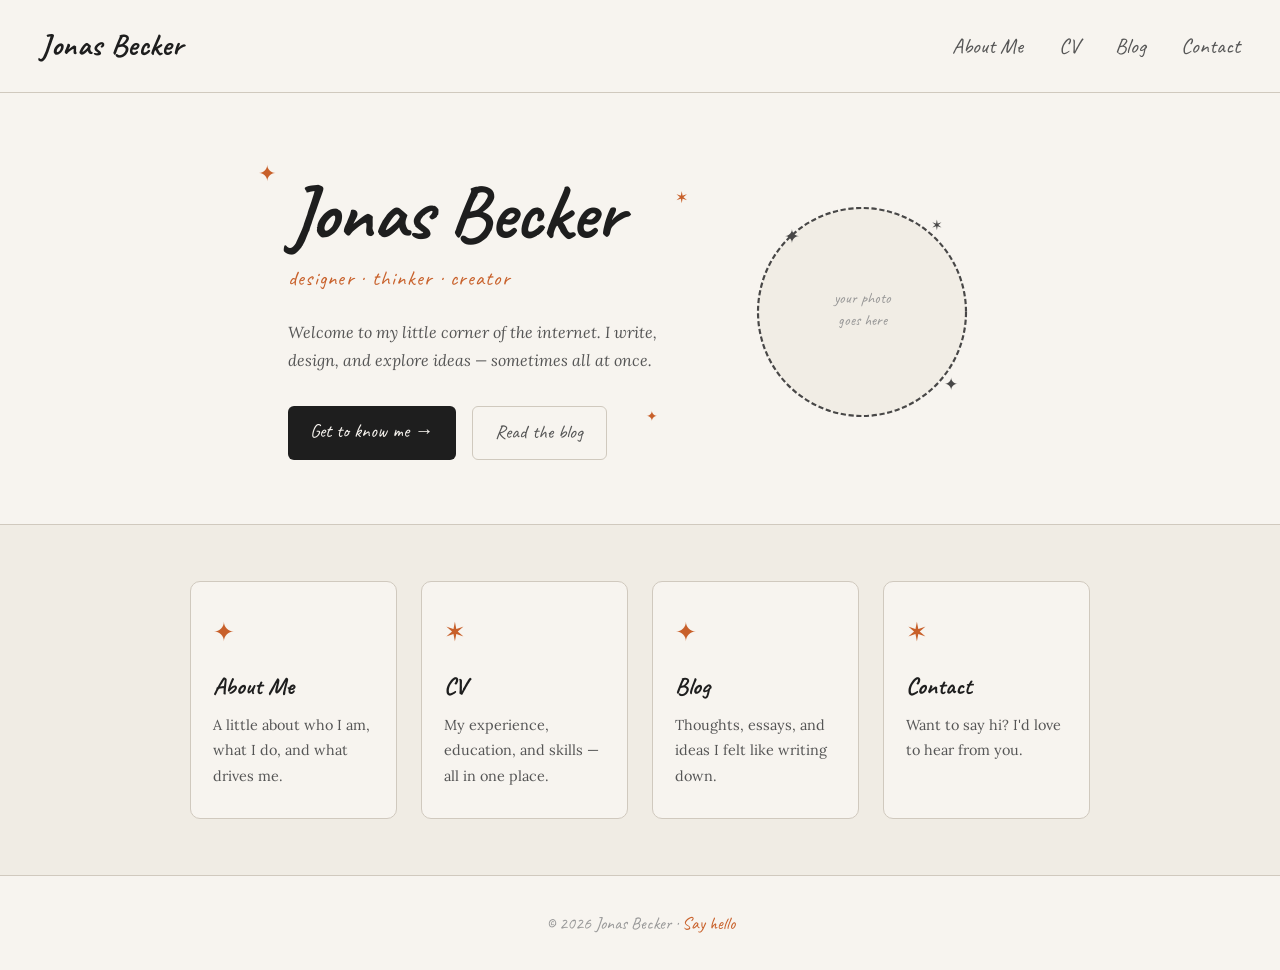
==== index.html @ 3d91b185 "Add files via upload" ====
<!DOCTYPE html>
<html lang="en">
<head>
  <meta charset="UTF-8" />
  <meta name="viewport" content="width=device-width, initial-scale=1.0"/>
  <title>Jonas Becker</title>
  <link rel="stylesheet" href="css/style.css" />
  <link rel="preconnect" href="https://fonts.googleapis.com">
  <link href="https://fonts.googleapis.com/css2?family=Caveat:wght@400;600;700&family=Lora:ital,wght@0,400;0,500;1,400&display=swap" rel="stylesheet">
</head>
<body>

  <nav class="navbar">
    <a class="nav-logo" href="index.html">Jonas Becker</a>
    <ul class="nav-links">
      <li><a href="about.html">About Me</a></li>
      <li><a href="cv.html">CV</a></li>
      <li><a href="blog.html">Blog</a></li>
      <li><a href="contact.html">Contact</a></li>
    </ul>
    <button class="nav-toggle" aria-label="Toggle menu">☰</button>
  </nav>

  <main class="hero">
    <div class="hero-content">
      <span class="star star-1">✦</span>
      <span class="star star-2">✶</span>
      <span class="star star-3">✦</span>
      <h1 class="hero-title">Jonas Becker</h1>
      <p class="hero-tagline">designer · thinker · creator</p>
      <p class="hero-intro">
        Welcome to my little corner of the internet. I write, design, and explore ideas — sometimes all at once.
      </p>
      <div class="hero-actions">
        <a href="about.html" class="btn-primary">Get to know me →</a>
        <a href="blog.html" class="btn-secondary">Read the blog</a>
      </div>
    </div>
    <div class="hero-doodle">
      <svg viewBox="0 0 300 300" xmlns="http://www.w3.org/2000/svg" class="doodle-svg">
        <!-- Rough circle / portrait placeholder -->
        <circle cx="150" cy="150" r="120" fill="#f0ece4" stroke="#2a2a2a" stroke-width="2.5" stroke-dasharray="6 3"/>
        <text x="150" y="140" text-anchor="middle" font-family="Caveat" font-size="18" fill="#888">your photo</text>
        <text x="150" y="165" text-anchor="middle" font-family="Caveat" font-size="18" fill="#888">goes here</text>
        <!-- small stars -->
        <text x="60" y="70" font-size="22" fill="#2a2a2a" font-family="Caveat">✦</text>
        <text x="230" y="55" font-size="16" fill="#2a2a2a" font-family="Caveat">✶</text>
        <text x="245" y="240" font-size="20" fill="#2a2a2a" font-family="Caveat">✦</text>
      </svg>
    </div>
  </main>

  <section class="teaser-section">
    <div class="teaser-grid">
      <a href="about.html" class="teaser-card">
        <span class="teaser-icon">✦</span>
        <h3>About Me</h3>
        <p>A little about who I am, what I do, and what drives me.</p>
      </a>
      <a href="cv.html" class="teaser-card">
        <span class="teaser-icon">✶</span>
        <h3>CV</h3>
        <p>My experience, education, and skills — all in one place.</p>
      </a>
      <a href="blog.html" class="teaser-card">
        <span class="teaser-icon">✦</span>
        <h3>Blog</h3>
        <p>Thoughts, essays, and ideas I felt like writing down.</p>
      </a>
      <a href="contact.html" class="teaser-card">
        <span class="teaser-icon">✶</span>
        <h3>Contact</h3>
        <p>Want to say hi? I'd love to hear from you.</p>
      </a>
    </div>
  </section>

  <footer class="footer">
    <p>© 2026 Jonas Becker · <a href="contact.html">Say hello</a></p>
  </footer>

  <script src="js/main.js"></script>
</body>
</html>
---- css/style.css ----
/* =====================================================
   Jonas Becker — Personal Website
   Style: warm, handwritten, editorial / personal zine
   ===================================================== */

:root {
  --bg:        #f7f4ef;
  --surface:   #f0ece4;
  --ink:       #1e1e1e;
  --ink-mid:   #555;
  --ink-light: #999;
  --accent:    #c8602a;   /* warm terracotta */
  --accent2:   #4a7c59;   /* muted sage */
  --border:    #d0c9be;
  --font-hand: 'Caveat', cursive;
  --font-body: 'Lora', Georgia, serif;
  --radius:    6px;
  --max-w:     900px;
}

*, *::before, *::after { box-sizing: border-box; margin: 0; padding: 0; }

html { scroll-behavior: smooth; }

body {
  background: var(--bg);
  color: var(--ink);
  font-family: var(--font-body);
  font-size: 1rem;
  line-height: 1.75;
  min-height: 100vh;
  display: flex;
  flex-direction: column;
}

a { color: inherit; text-decoration: none; }

/* ─── NAVBAR ─────────────────────────────────────── */
.navbar {
  display: flex;
  align-items: center;
  justify-content: space-between;
  padding: 1.2rem 2.5rem;
  border-bottom: 1.5px solid var(--border);
  background: var(--bg);
  position: sticky;
  top: 0;
  z-index: 100;
}

.nav-logo {
  font-family: var(--font-hand);
  font-size: 1.9rem;
  font-weight: 700;
  color: var(--ink);
  letter-spacing: 0.02em;
  transition: color 0.2s;
}
.nav-logo:hover { color: var(--accent); }

.nav-links {
  list-style: none;
  display: flex;
  gap: 2.2rem;
}
.nav-links a {
  font-family: var(--font-hand);
  font-size: 1.35rem;
  color: var(--ink-mid);
  position: relative;
  transition: color 0.2s;
}
.nav-links a::after {
  content: '';
  position: absolute;
  bottom: -2px; left: 0;
  width: 0; height: 1.5px;
  background: var(--accent);
  transition: width 0.25s ease;
}
.nav-links a:hover { color: var(--ink); }
.nav-links a:hover::after { width: 100%; }
.nav-links a.active { color: var(--accent); }
.nav-links a.active::after { width: 100%; }

.nav-toggle {
  display: none;
  background: none;
  border: none;
  font-size: 1.5rem;
  cursor: pointer;
  color: var(--ink);
}

/* ─── HERO ───────────────────────────────────────── */
.hero {
  display: flex;
  align-items: center;
  justify-content: center;
  gap: 4rem;
  padding: 5rem 2.5rem 4rem;
  max-width: var(--max-w);
  margin: 0 auto;
  width: 100%;
  flex: 1;
}

.hero-content {
  position: relative;
  max-width: 460px;
}

.star {
  position: absolute;
  font-size: 1.4rem;
  color: var(--accent);
  animation: twinkle 3s ease-in-out infinite;
}
.star-1 { top: -20px; left: -30px; animation-delay: 0s; }
.star-2 { top: 10px;  right: -20px; animation-delay: 1s; font-size: 1rem; }
.star-3 { bottom: 30px; right: 10px; animation-delay: 2s; font-size: 0.9rem; }

@keyframes twinkle {
  0%, 100% { opacity: 1; transform: scale(1) rotate(0deg); }
  50%       { opacity: 0.5; transform: scale(0.85) rotate(15deg); }
}

.hero-title {
  font-family: var(--font-hand);
  font-size: clamp(3rem, 7vw, 4.8rem);
  font-weight: 700;
  line-height: 1.05;
  letter-spacing: -0.01em;
  margin-bottom: 0.4rem;
  color: var(--ink);
}

.hero-tagline {
  font-family: var(--font-hand);
  font-size: 1.3rem;
  color: var(--accent);
  margin-bottom: 1.4rem;
  letter-spacing: 0.06em;
}

.hero-intro {
  font-size: 1rem;
  color: var(--ink-mid);
  margin-bottom: 2rem;
  font-style: italic;
  max-width: 380px;
}

.hero-actions {
  display: flex;
  gap: 1rem;
  flex-wrap: wrap;
}

.btn-primary {
  font-family: var(--font-hand);
  font-size: 1.2rem;
  background: var(--ink);
  color: var(--bg);
  padding: 0.55rem 1.4rem;
  border-radius: var(--radius);
  transition: background 0.2s, transform 0.15s;
}
.btn-primary:hover { background: var(--accent); transform: translateY(-2px); }

.btn-secondary {
  font-family: var(--font-hand);
  font-size: 1.2rem;
  border: 1.5px solid var(--border);
  color: var(--ink-mid);
  padding: 0.55rem 1.4rem;
  border-radius: var(--radius);
  transition: border-color 0.2s, color 0.2s;
}
.btn-secondary:hover { border-color: var(--accent); color: var(--accent); }

.hero-doodle {
  width: 260px;
  flex-shrink: 0;
  opacity: 0.85;
}
.doodle-svg { width: 100%; }

/* ─── TEASER GRID ─────────────────────────────────── */
.teaser-section {
  background: var(--surface);
  border-top: 1.5px solid var(--border);
  padding: 3.5rem 2.5rem;
}

.teaser-grid {
  display: grid;
  grid-template-columns: repeat(auto-fit, minmax(200px, 1fr));
  gap: 1.5rem;
  max-width: var(--max-w);
  margin: 0 auto;
}

.teaser-card {
  border: 1.5px solid var(--border);
  border-radius: 10px;
  padding: 1.8rem 1.4rem;
  background: var(--bg);
  transition: transform 0.2s, box-shadow 0.2s, border-color 0.2s;
  display: block;
}
.teaser-card:hover {
  transform: translateY(-4px);
  box-shadow: 0 8px 24px rgba(0,0,0,0.07);
  border-color: var(--accent);
}
.teaser-icon {
  display: block;
  font-size: 1.6rem;
  color: var(--accent);
  margin-bottom: 0.6rem;
}
.teaser-card h3 {
  font-family: var(--font-hand);
  font-size: 1.5rem;
  font-weight: 700;
  margin-bottom: 0.4rem;
}
.teaser-card p { font-size: 0.9rem; color: var(--ink-mid); }

/* ─── FOOTER ─────────────────────────────────────── */
.footer {
  text-align: center;
  padding: 2rem;
  border-top: 1.5px solid var(--border);
  font-size: 0.875rem;
  color: var(--ink-light);
  font-family: var(--font-hand);
  font-size: 1.1rem;
}
.footer a { color: var(--accent); }
.footer a:hover { text-decoration: underline; }

/* ─── PAGE LAYOUT (inner pages) ──────────────────── */
.page-wrapper {
  max-width: var(--max-w);
  margin: 0 auto;
  padding: 3rem 2.5rem 5rem;
  flex: 1;
  width: 100%;
}

.page-header {
  margin-bottom: 2.5rem;
  border-bottom: 1.5px solid var(--border);
  padding-bottom: 1.2rem;
}

.page-header h1 {
  font-family: var(--font-hand);
  font-size: clamp(2.4rem, 6vw, 3.8rem);
  font-weight: 700;
  line-height: 1.1;
  color: var(--ink);
}

.page-header .subtitle {
  font-style: italic;
  color: var(--ink-mid);
  margin-top: 0.4rem;
}

/* ─── ABOUT PAGE ─────────────────────────────────── */
.about-grid {
  display: grid;
  grid-template-columns: 220px 1fr;
  gap: 3rem;
  align-items: start;
}

.about-photo {
  width: 100%;
  aspect-ratio: 1;
  border-radius: 10px;
  border: 1.5px dashed var(--border);
  background: var(--surface);
  display: flex;
  align-items: center;
  justify-content: center;
  flex-direction: column;
  gap: 0.5rem;
  color: var(--ink-light);
  font-family: var(--font-hand);
  font-size: 1.1rem;
}

.about-text h2 {
  font-family: var(--font-hand);
  font-size: 1.8rem;
  margin: 1.5rem 0 0.5rem;
  color: var(--accent2);
}
.about-text h2:first-child { margin-top: 0; }
.about-text p { color: var(--ink-mid); margin-bottom: 1rem; }

/* ─── CV PAGE ────────────────────────────────────── */
.cv-section { margin-bottom: 3rem; }
.cv-section h2 {
  font-family: var(--font-hand);
  font-size: 1.9rem;
  border-bottom: 1px solid var(--border);
  padding-bottom: 0.3rem;
  margin-bottom: 1.2rem;
  color: var(--accent);
}

.cv-entry {
  display: grid;
  grid-template-columns: 140px 1fr;
  gap: 1rem;
  margin-bottom: 1.4rem;
  padding-bottom: 1.2rem;
  border-bottom: 1px dotted var(--border);
}
.cv-entry:last-child { border-bottom: none; }

.cv-year {
  font-family: var(--font-hand);
  font-size: 1.05rem;
  color: var(--ink-light);
  padding-top: 2px;
}
.cv-entry h3 {
  font-size: 1rem;
  font-weight: 600;
  margin-bottom: 0.15rem;
}
.cv-entry .org {
  font-size: 0.9rem;
  color: var(--accent);
  margin-bottom: 0.3rem;
  font-style: italic;
}
.cv-entry p { font-size: 0.9rem; color: var(--ink-mid); }

.skills-list {
  display: flex;
  flex-wrap: wrap;
  gap: 0.6rem;
  list-style: none;
}
.skills-list li {
  background: var(--surface);
  border: 1px solid var(--border);
  padding: 0.3rem 0.9rem;
  border-radius: 20px;
  font-size: 0.875rem;
  font-family: var(--font-hand);
  font-size: 1.05rem;
}

/* ─── BLOG PAGE ──────────────────────────────────── */
.blog-list { display: flex; flex-direction: column; gap: 2rem; }

.blog-card {
  border: 1.5px solid var(--border);
  border-radius: 10px;
  padding: 1.8rem;
  background: var(--bg);
  transition: box-shadow 0.2s, border-color 0.2s;
  display: block;
}
.blog-card:hover {
  box-shadow: 0 6px 20px rgba(0,0,0,0.06);
  border-color: var(--accent);
}
.blog-card .meta {
  font-family: var(--font-hand);
  font-size: 1rem;
  color: var(--ink-light);
  margin-bottom: 0.5rem;
}
.blog-card h2 {
  font-family: var(--font-hand);
  font-size: 1.7rem;
  font-weight: 700;
  margin-bottom: 0.5rem;
  color: var(--ink);
}
.blog-card p { font-size: 0.95rem; color: var(--ink-mid); margin-bottom: 0.8rem; }
.blog-card .read-more {
  font-family: var(--font-hand);
  font-size: 1.1rem;
  color: var(--accent);
}

/* ─── CONTACT PAGE ───────────────────────────────── */
.contact-grid {
  display: grid;
  grid-template-columns: 1fr 1fr;
  gap: 3rem;
  align-items: start;
}

.contact-info p { color: var(--ink-mid); margin-bottom: 1.4rem; }

.contact-links { list-style: none; display: flex; flex-direction: column; gap: 0.8rem; }
.contact-links li { display: flex; align-items: center; gap: 0.6rem; }
.contact-links a {
  font-family: var(--font-hand);
  font-size: 1.2rem;
  color: var(--accent2);
  transition: color 0.2s;
}
.contact-links a:hover { color: var(--accent); text-decoration: underline; }

.contact-form { display: flex; flex-direction: column; gap: 1rem; }

.form-group { display: flex; flex-direction: column; gap: 0.3rem; }
.form-group label {
  font-family: var(--font-hand);
  font-size: 1.15rem;
  color: var(--ink);
}
.form-group input,
.form-group textarea {
  font-family: var(--font-body);
  font-size: 0.95rem;
  padding: 0.7rem 1rem;
  border: 1.5px solid var(--border);
  border-radius: var(--radius);
  background: var(--bg);
  color: var(--ink);
  transition: border-color 0.2s;
  resize: vertical;
}
.form-group input:focus,
.form-group textarea:focus {
  outline: none;
  border-color: var(--accent);
}

.btn-submit {
  font-family: var(--font-hand);
  font-size: 1.25rem;
  background: var(--ink);
  color: var(--bg);
  padding: 0.65rem 1.8rem;
  border: none;
  border-radius: var(--radius);
  cursor: pointer;
  align-self: flex-start;
  transition: background 0.2s, transform 0.15s;
}
.btn-submit:hover { background: var(--accent); transform: translateY(-2px); }

/* ─── BLOG POST PAGE ─────────────────────────────── */
.post-body { max-width: 660px; }
.post-body p { color: var(--ink-mid); margin-bottom: 1.1rem; }
.post-body h2 {
  font-family: var(--font-hand);
  font-size: 1.7rem;
  margin: 2rem 0 0.6rem;
  color: var(--accent2);
}
.back-link {
  display: inline-block;
  font-family: var(--font-hand);
  font-size: 1.1rem;
  color: var(--ink-mid);
  margin-bottom: 2rem;
  transition: color 0.2s;
}
.back-link:hover { color: var(--accent); }

/* ─── RESPONSIVE ─────────────────────────────────── */
@media (max-width: 720px) {
  .navbar { padding: 1rem 1.2rem; }
  .nav-links { display: none; flex-direction: column; gap: 1rem;
    position: absolute; top: 65px; left: 0; right: 0;
    background: var(--bg); border-bottom: 1.5px solid var(--border);
    padding: 1.5rem 1.5rem; }
  .nav-links.open { display: flex; }
  .nav-toggle { display: block; }

  .hero { flex-direction: column-reverse; gap: 2rem; padding: 3rem 1.2rem 2.5rem; text-align: center; }
  .hero-doodle { width: 180px; }
  .hero-actions { justify-content: center; }
  .hero-content { max-width: 100%; }
  .star-2, .star-3 { display: none; }

  .about-grid,
  .contact-grid { grid-template-columns: 1fr; }
  .about-photo { width: 160px; margin: 0 auto; }
  .cv-entry { grid-template-columns: 1fr; gap: 0.2rem; }
  .cv-year { font-size: 0.85rem; }
  .page-wrapper { padding: 2rem 1.2rem 3rem; }
}
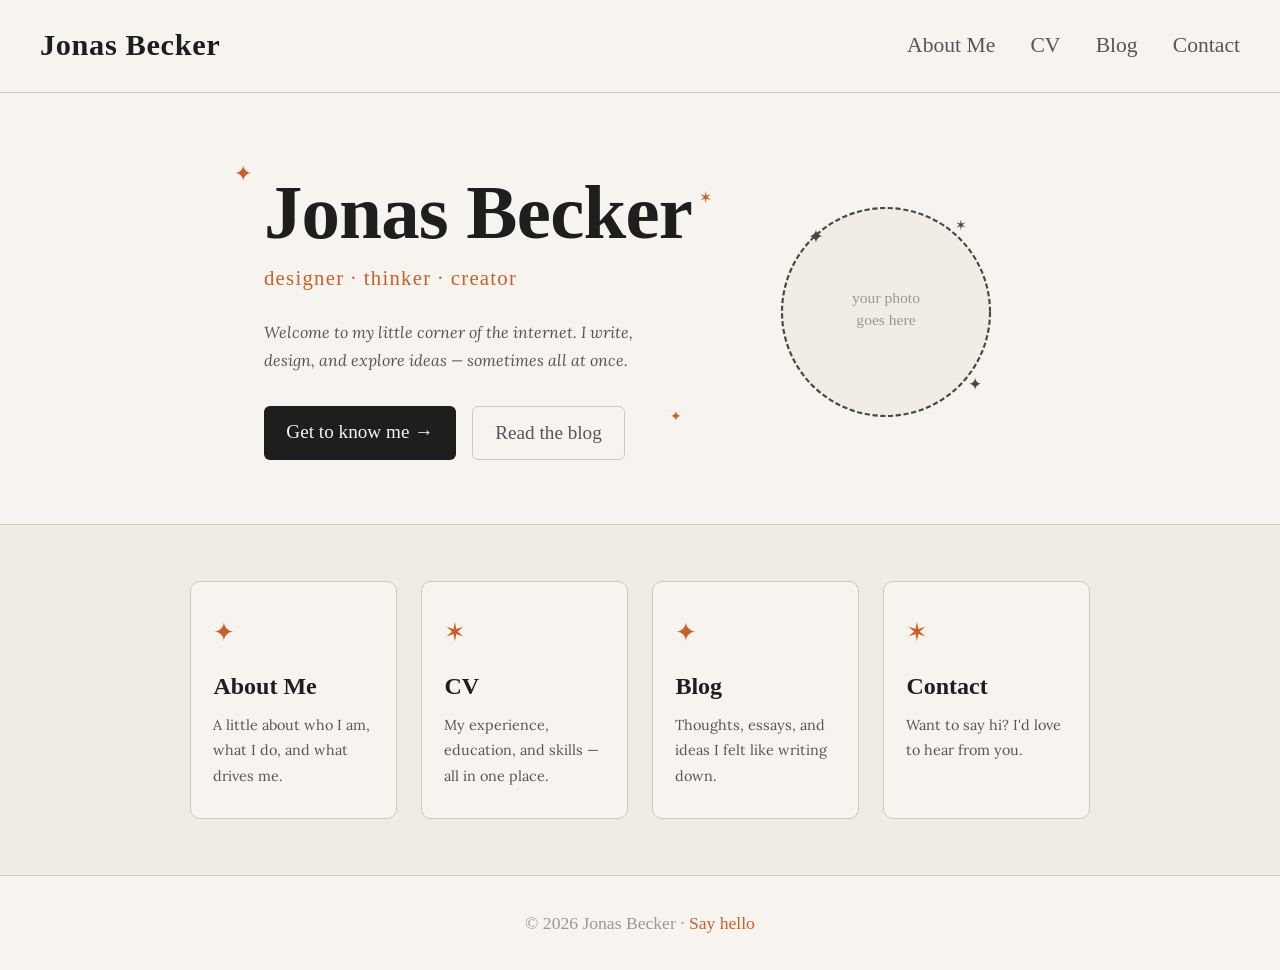
==== commit 39c7cf23: "Add files via upload" ====
--- a/index.html
+++ b/index.html
@@ -6,7 +6,7 @@
   <title>Jonas Becker</title>
   <link rel="stylesheet" href="css/style.css" />
   <link rel="preconnect" href="https://fonts.googleapis.com">
-  <link href="https://fonts.googleapis.com/css2?family=Caveat:wght@400;600;700&family=Lora:ital,wght@0,400;0,500;1,400&display=swap" rel="stylesheet">
+  <link href="https://fonts.googleapis.com/css2?family=Chewy&family=Lora:ital,wght@0,400;0,500;1,400&display=swap" rel="stylesheet">
 </head>
 <body>
 
@@ -40,12 +40,12 @@
       <svg viewBox="0 0 300 300" xmlns="http://www.w3.org/2000/svg" class="doodle-svg">
         <!-- Rough circle / portrait placeholder -->
         <circle cx="150" cy="150" r="120" fill="#f0ece4" stroke="#2a2a2a" stroke-width="2.5" stroke-dasharray="6 3"/>
-        <text x="150" y="140" text-anchor="middle" font-family="Caveat" font-size="18" fill="#888">your photo</text>
-        <text x="150" y="165" text-anchor="middle" font-family="Caveat" font-size="18" fill="#888">goes here</text>
+        <text x="150" y="140" text-anchor="middle" font-family="Chewy" font-size="18" fill="#888">your photo</text>
+        <text x="150" y="165" text-anchor="middle" font-family="Chewy" font-size="18" fill="#888">goes here</text>
         <!-- small stars -->
-        <text x="60" y="70" font-size="22" fill="#2a2a2a" font-family="Caveat">✦</text>
-        <text x="230" y="55" font-size="16" fill="#2a2a2a" font-family="Caveat">✶</text>
-        <text x="245" y="240" font-size="20" fill="#2a2a2a" font-family="Caveat">✦</text>
+        <text x="60" y="70" font-size="22" fill="#2a2a2a" font-family="Chewy">✦</text>
+        <text x="230" y="55" font-size="16" fill="#2a2a2a" font-family="Chewy">✶</text>
+        <text x="245" y="240" font-size="20" fill="#2a2a2a" font-family="Chewy">✦</text>
       </svg>
     </div>
   </main>
--- a/css/style.css
+++ b/css/style.css
@@ -12,7 +12,7 @@
   --accent:    #c8602a;   /* warm terracotta */
   --accent2:   #4a7c59;   /* muted sage */
   --border:    #d0c9be;
-  --font-hand: 'Caveat', cursive;
+  --font-hand: 'Chewy', cursive;
   --font-body: 'Lora', Georgia, serif;
   --radius:    6px;
   --max-w:     900px;
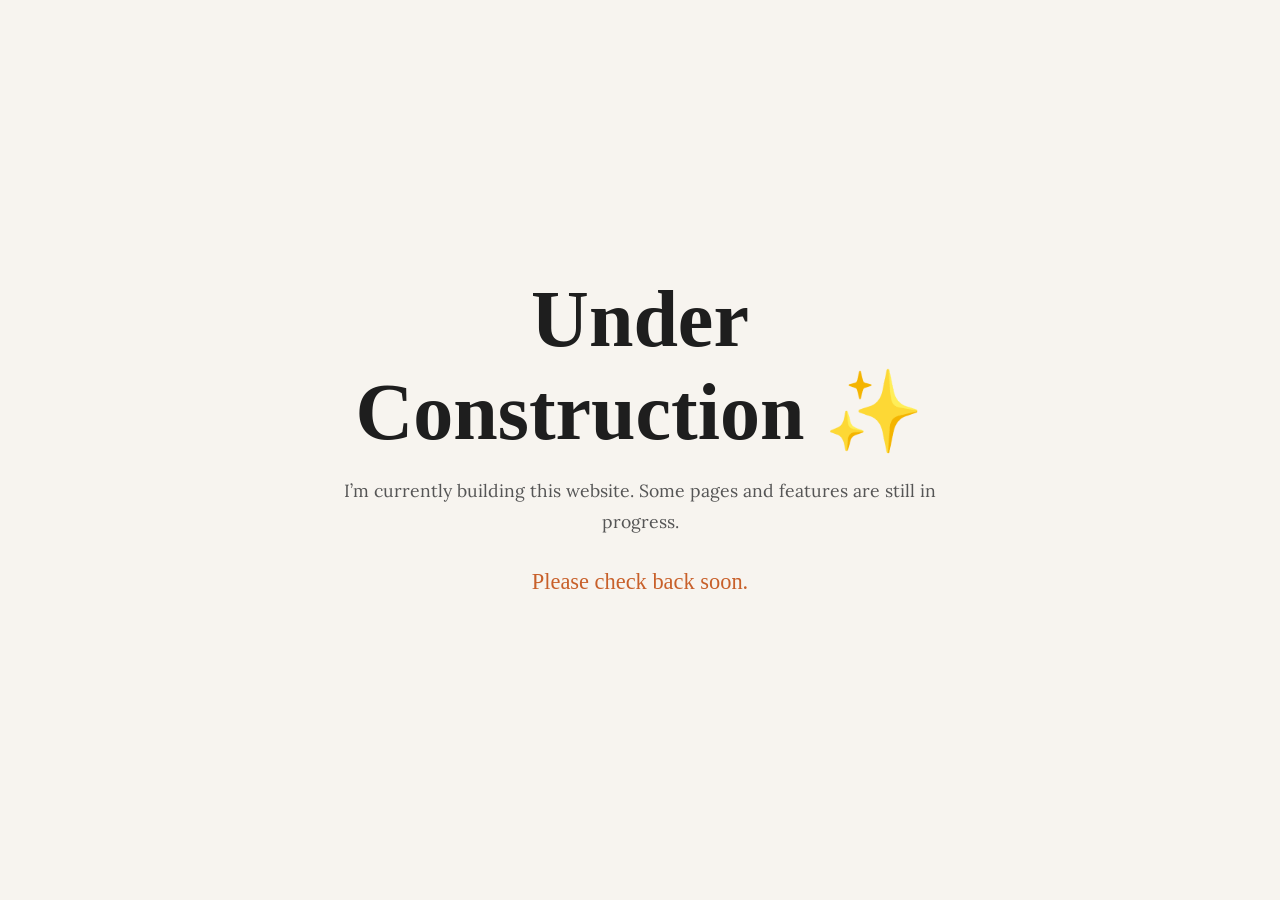
==== commit c1906ebb: "Add initial index.html for under construction page" ====
--- a/index.html
+++ b/index.html
@@ -1,84 +1,84 @@
 <!DOCTYPE html>
 <html lang="en">
 <head>
-  <meta charset="UTF-8" />
-  <meta name="viewport" content="width=device-width, initial-scale=1.0"/>
-  <title>Jonas Becker</title>
-  <link rel="stylesheet" href="css/style.css" />
+  <meta charset="UTF-8">
+  <meta name="viewport" content="width=device-width, initial-scale=1.0">
+
+  <title>Jonas Becker — Under Construction</title>
+
   <link rel="preconnect" href="https://fonts.googleapis.com">
-  <link href="https://fonts.googleapis.com/css2?family=Chewy&family=Lora:ital,wght@0,400;0,500;1,400&display=swap" rel="stylesheet">
+  <link rel="preconnect" href="https://fonts.gstatic.com" crossorigin>
+
+  <link href="https://fonts.googleapis.com/css2?family=Chewy&family=Lora:wght@400;600;700&display=swap" rel="stylesheet">
+
+  <style>
+    :root {
+      --bg: #f7f4ef;
+      --ink: #1e1e1e;
+      --ink-mid: #555;
+      --accent: #c8602a;
+
+      --font-hand: 'Chewy', cursive;
+      --font-body: 'Lora', Georgia, serif;
+    }
+
+    * {
+      box-sizing: border-box;
+      margin: 0;
+      padding: 0;
+    }
+
+    body {
+      min-height: 100vh;
+      display: flex;
+      align-items: center;
+      justify-content: center;
+
+      background: var(--bg);
+      color: var(--ink);
+
+      font-family: var(--font-body);
+      text-align: center;
+      padding: 2rem;
+    }
+
+    .card {
+      max-width: 650px;
+    }
+
+    h1 {
+      font-family: var(--font-hand);
+      font-size: clamp(3rem, 8vw, 5rem);
+      margin-bottom: 1rem;
+    }
+
+    p {
+      font-size: 1.1rem;
+      line-height: 1.8;
+      color: var(--ink-mid);
+      margin-bottom: 1.5rem;
+    }
+
+    .note {
+      color: var(--accent);
+      font-family: var(--font-hand);
+      font-size: 1.4rem;
+    }
+  </style>
 </head>
+
 <body>
+  <main class="card">
+    <h1>Under Construction ✨</h1>
 
-  <nav class="navbar">
-    <a class="nav-logo" href="index.html">Jonas Becker</a>
-    <ul class="nav-links">
-      <li><a href="about.html">About Me</a></li>
-      <li><a href="cv.html">CV</a></li>
-      <li><a href="blog.html">Blog</a></li>
-      <li><a href="contact.html">Contact</a></li>
-    </ul>
-    <button class="nav-toggle" aria-label="Toggle menu">☰</button>
-  </nav>
+    <p>
+      I’m currently building this website.
+      Some pages and features are still in progress.
+    </p>
 
-  <main class="hero">
-    <div class="hero-content">
-      <span class="star star-1">✦</span>
-      <span class="star star-2">✶</span>
-      <span class="star star-3">✦</span>
-      <h1 class="hero-title">Jonas Becker</h1>
-      <p class="hero-tagline">designer · thinker · creator</p>
-      <p class="hero-intro">
-        Welcome to my little corner of the internet. I write, design, and explore ideas — sometimes all at once.
-      </p>
-      <div class="hero-actions">
-        <a href="about.html" class="btn-primary">Get to know me →</a>
-        <a href="blog.html" class="btn-secondary">Read the blog</a>
-      </div>
-    </div>
-    <div class="hero-doodle">
-      <svg viewBox="0 0 300 300" xmlns="http://www.w3.org/2000/svg" class="doodle-svg">
-        <!-- Rough circle / portrait placeholder -->
-        <circle cx="150" cy="150" r="120" fill="#f0ece4" stroke="#2a2a2a" stroke-width="2.5" stroke-dasharray="6 3"/>
-        <text x="150" y="140" text-anchor="middle" font-family="Chewy" font-size="18" fill="#888">your photo</text>
-        <text x="150" y="165" text-anchor="middle" font-family="Chewy" font-size="18" fill="#888">goes here</text>
-        <!-- small stars -->
-        <text x="60" y="70" font-size="22" fill="#2a2a2a" font-family="Chewy">✦</text>
-        <text x="230" y="55" font-size="16" fill="#2a2a2a" font-family="Chewy">✶</text>
-        <text x="245" y="240" font-size="20" fill="#2a2a2a" font-family="Chewy">✦</text>
-      </svg>
-    </div>
+    <p class="note">
+      Please check back soon.
+    </p>
   </main>
-
-  <section class="teaser-section">
-    <div class="teaser-grid">
-      <a href="about.html" class="teaser-card">
-        <span class="teaser-icon">✦</span>
-        <h3>About Me</h3>
-        <p>A little about who I am, what I do, and what drives me.</p>
-      </a>
-      <a href="cv.html" class="teaser-card">
-        <span class="teaser-icon">✶</span>
-        <h3>CV</h3>
-        <p>My experience, education, and skills — all in one place.</p>
-      </a>
-      <a href="blog.html" class="teaser-card">
-        <span class="teaser-icon">✦</span>
-        <h3>Blog</h3>
-        <p>Thoughts, essays, and ideas I felt like writing down.</p>
-      </a>
-      <a href="contact.html" class="teaser-card">
-        <span class="teaser-icon">✶</span>
-        <h3>Contact</h3>
-        <p>Want to say hi? I'd love to hear from you.</p>
-      </a>
-    </div>
-  </section>
-
-  <footer class="footer">
-    <p>© 2026 Jonas Becker · <a href="contact.html">Say hello</a></p>
-  </footer>
-
-  <script src="js/main.js"></script>
 </body>
 </html>
